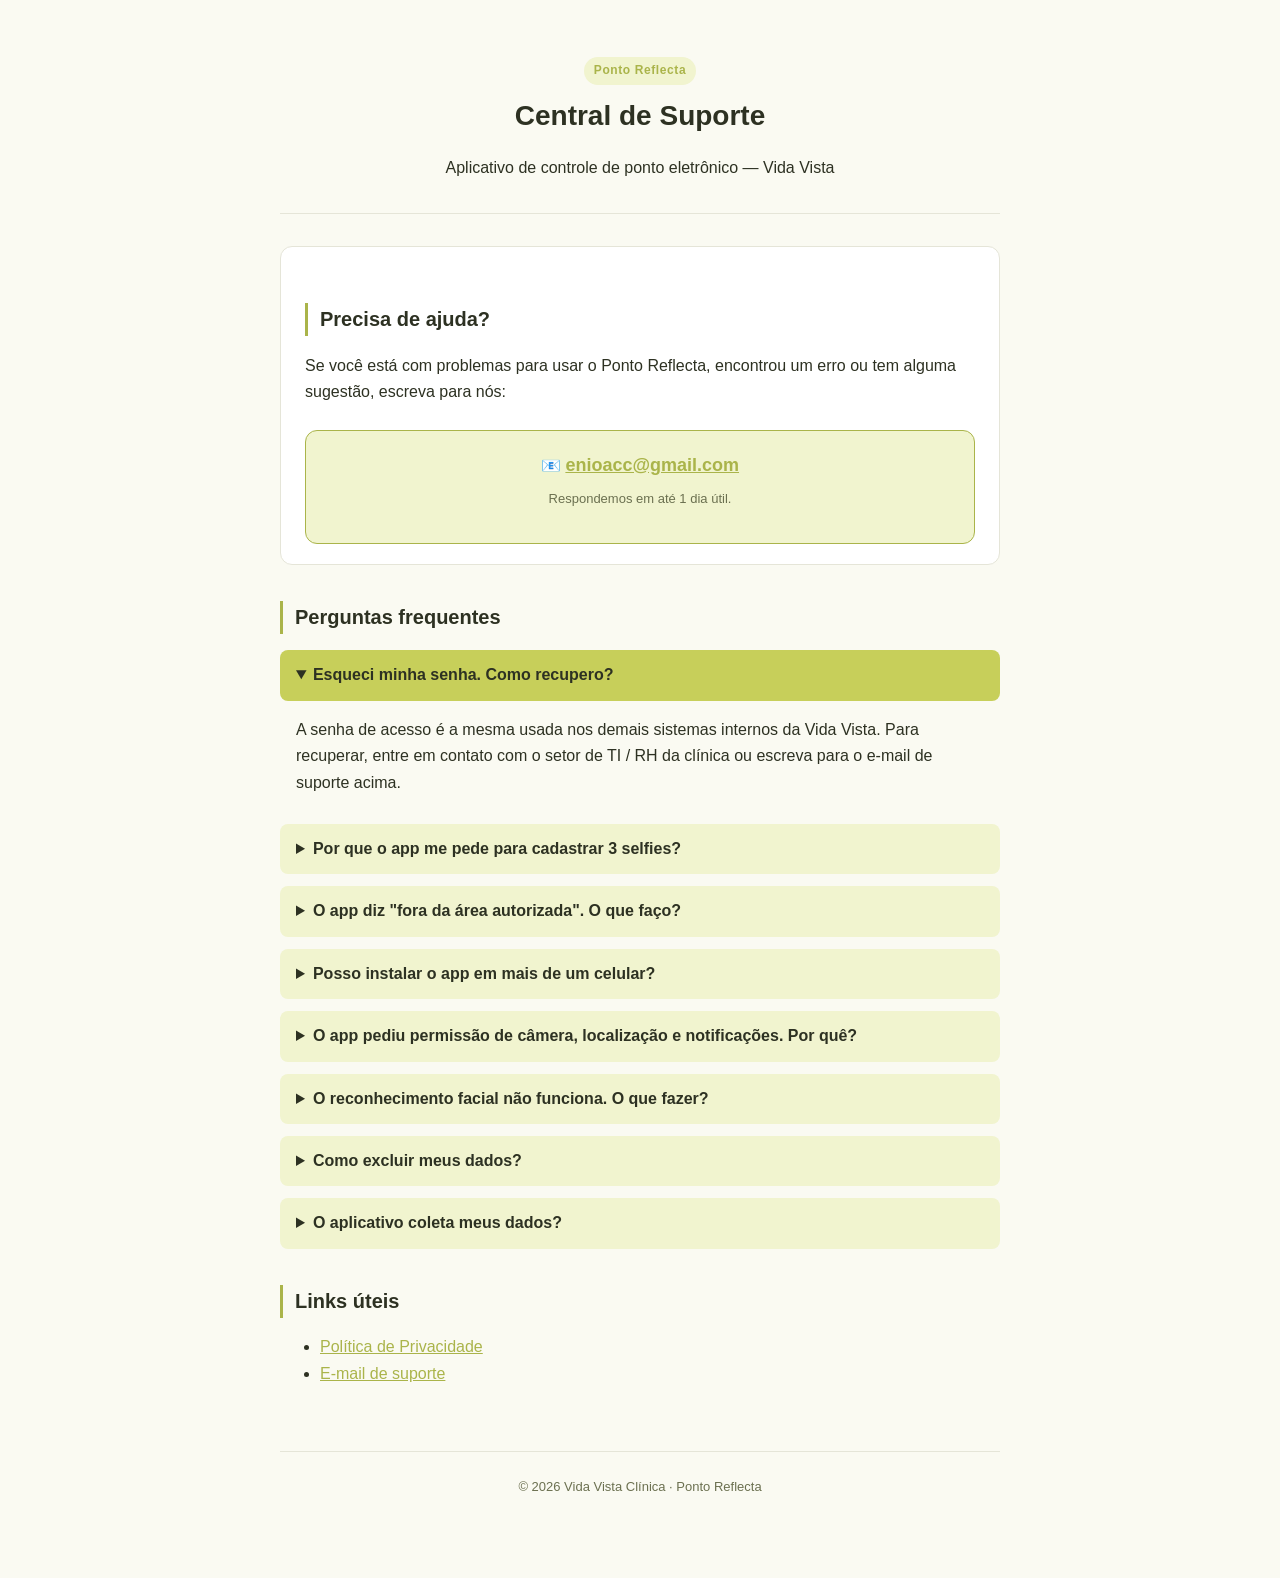
==== suporte.html @ 3e3ea466 "docs: politica de privacidade e suporte Ponto Reflecta" ====
<!doctype html>
<html lang="pt-BR">
<head>
<meta charset="utf-8" />
<meta name="viewport" content="width=device-width,initial-scale=1" />
<title>Ponto Reflecta — Suporte</title>
<style>
  :root {
    --brand: #C7CF5A; --brand-dark: #aab44a; --brand-soft: #f1f4cf;
    --ink: #2d3122; --ink-soft: #6b7050; --bg: #fafaf2; --card: #ffffff;
  }
  html, body { background: var(--bg); color: var(--ink); margin: 0; }
  body { font-family: -apple-system, BlinkMacSystemFont, "Segoe UI", Roboto, sans-serif; line-height: 1.65; padding: 24px 16px 80px; }
  main { max-width: 720px; margin: 0 auto; }
  header { text-align: center; padding: 32px 0 16px; border-bottom: 1px solid #e5e5d8; margin-bottom: 32px; }
  header h1 { margin: 8px 0 4px; font-size: 28px; }
  header .pill { display: inline-block; padding: 4px 10px; border-radius: 999px; background: var(--brand-soft); color: var(--brand-dark); font-size: 12px; font-weight: 700; letter-spacing: .05em; }
  h2 { color: var(--ink); margin-top: 36px; font-size: 20px; border-left: 3px solid var(--brand-dark); padding-left: 12px; }
  .section { background: var(--card); border: 1px solid #e5e5d8; border-radius: 12px; padding: 20px 24px; margin-top: 16px; }
  .faq { margin-top: 12px; }
  .faq summary { cursor: pointer; padding: 12px 16px; background: var(--brand-soft); border-radius: 8px; font-weight: 600; color: var(--ink); }
  .faq[open] summary { background: var(--brand); }
  .faq p { padding: 12px 16px; margin: 4px 0 16px; color: var(--ink); }
  a { color: var(--brand-dark); }
  footer { margin-top: 64px; padding-top: 24px; border-top: 1px solid #e5e5d8; color: var(--ink-soft); font-size: 13px; text-align: center; }
  .contact-box { background: var(--brand-soft); border: 1px solid var(--brand-dark); border-radius: 12px; padding: 20px 24px; margin-top: 24px; text-align: center; }
  .contact-box a { font-size: 18px; font-weight: 700; }
</style>
</head>
<body>
<main>

<header>
  <span class="pill">Ponto Reflecta</span>
  <h1>Central de Suporte</h1>
  <p>Aplicativo de controle de ponto eletrônico — Vida Vista</p>
</header>

<div class="section">
<h2>Precisa de ajuda?</h2>
<p>Se você está com problemas para usar o Ponto Reflecta, encontrou um erro ou tem alguma sugestão, escreva para nós:</p>

<div class="contact-box">
  📧 <a href="mailto:enioacc@gmail.com?subject=Suporte%20Ponto%20Reflecta">enioacc@gmail.com</a>
  <p style="margin-top:8px;color:var(--ink-soft);font-size:13px">Respondemos em até 1 dia útil.</p>
</div>
</div>

<h2>Perguntas frequentes</h2>

<details class="faq" open>
<summary>Esqueci minha senha. Como recupero?</summary>
<p>A senha de acesso é a mesma usada nos demais sistemas internos da Vida Vista. Para recuperar, entre em contato com o setor de TI / RH da clínica ou escreva para o e-mail de suporte acima.</p>
</details>

<details class="faq">
<summary>Por que o app me pede para cadastrar 3 selfies?</summary>
<p>O Ponto Reflecta usa reconhecimento facial para garantir que <strong>ninguém bata seu ponto por você</strong>. As 3 selfies (frente, perfil esquerdo, perfil direito) servem para o sistema aprender seu rosto sob ângulos diferentes, com mais precisão. Depois disso, cada batida pede só uma selfie rápida.</p>
</details>

<details class="faq">
<summary>O app diz "fora da área autorizada". O que faço?</summary>
<p>Significa que o GPS do seu aparelho indica que você está fora da área geográfica registrada para o seu local de trabalho. Verifique se o GPS está ativado, se você concedeu permissão de localização ao app e se está realmente dentro do raio do estabelecimento. Em caso de problemas, fale com o RH.</p>
</details>

<details class="faq">
<summary>Posso instalar o app em mais de um celular?</summary>
<p>Cada conta fica vinculada a um único dispositivo autorizado pelo administrador. Se você trocou de celular, peça ao administrador da Vida Vista para autorizar o novo aparelho.</p>
</details>

<details class="faq">
<summary>O app pediu permissão de câmera, localização e notificações. Por quê?</summary>
<p><strong>Câmera</strong>: para capturar a selfie de verificação no momento da batida.<br/>
<strong>Localização</strong>: para confirmar que você está dentro do seu local de trabalho (geofencing). Usada apenas no momento da batida — nunca em segundo plano.<br/>
<strong>Notificações</strong>: para lembretes de entrada/saída e avisos administrativos.</p>
</details>

<details class="faq">
<summary>O reconhecimento facial não funciona. O que fazer?</summary>
<p>Verifique se está em ambiente bem iluminado, sem óculos escuros ou máscara, com o rosto centralizado. Se persistir, peça ao administrador para refazer seu cadastro de selfies.</p>
</details>

<details class="faq">
<summary>Como excluir meus dados?</summary>
<p>Você pode revogar o consentimento para uso de dados biométricos e solicitar exclusão dos seus dados a qualquer momento, conforme a LGPD. Detalhes em nossa <a href="index.html">Política de Privacidade</a>. Para solicitar, escreva para <a href="mailto:enioacc@gmail.com?subject=LGPD%20%E2%80%94%20Ponto%20Reflecta">enioacc@gmail.com</a>.</p>
</details>

<details class="faq">
<summary>O aplicativo coleta meus dados?</summary>
<p>Sim — apenas o necessário para o controle de ponto: identificação, biometria facial, localização (no momento da batida) e dados técnicos do aparelho. Nunca compartilhamos com terceiros para fins comerciais. Veja detalhes na <a href="index.html">Política de Privacidade</a>.</p>
</details>

<h2>Links úteis</h2>
<ul>
  <li><a href="index.html">Política de Privacidade</a></li>
  <li><a href="mailto:enioacc@gmail.com">E-mail de suporte</a></li>
</ul>

<footer>
  © 2026 Vida Vista Clínica · Ponto Reflecta
</footer>

</main>
</body>
</html>
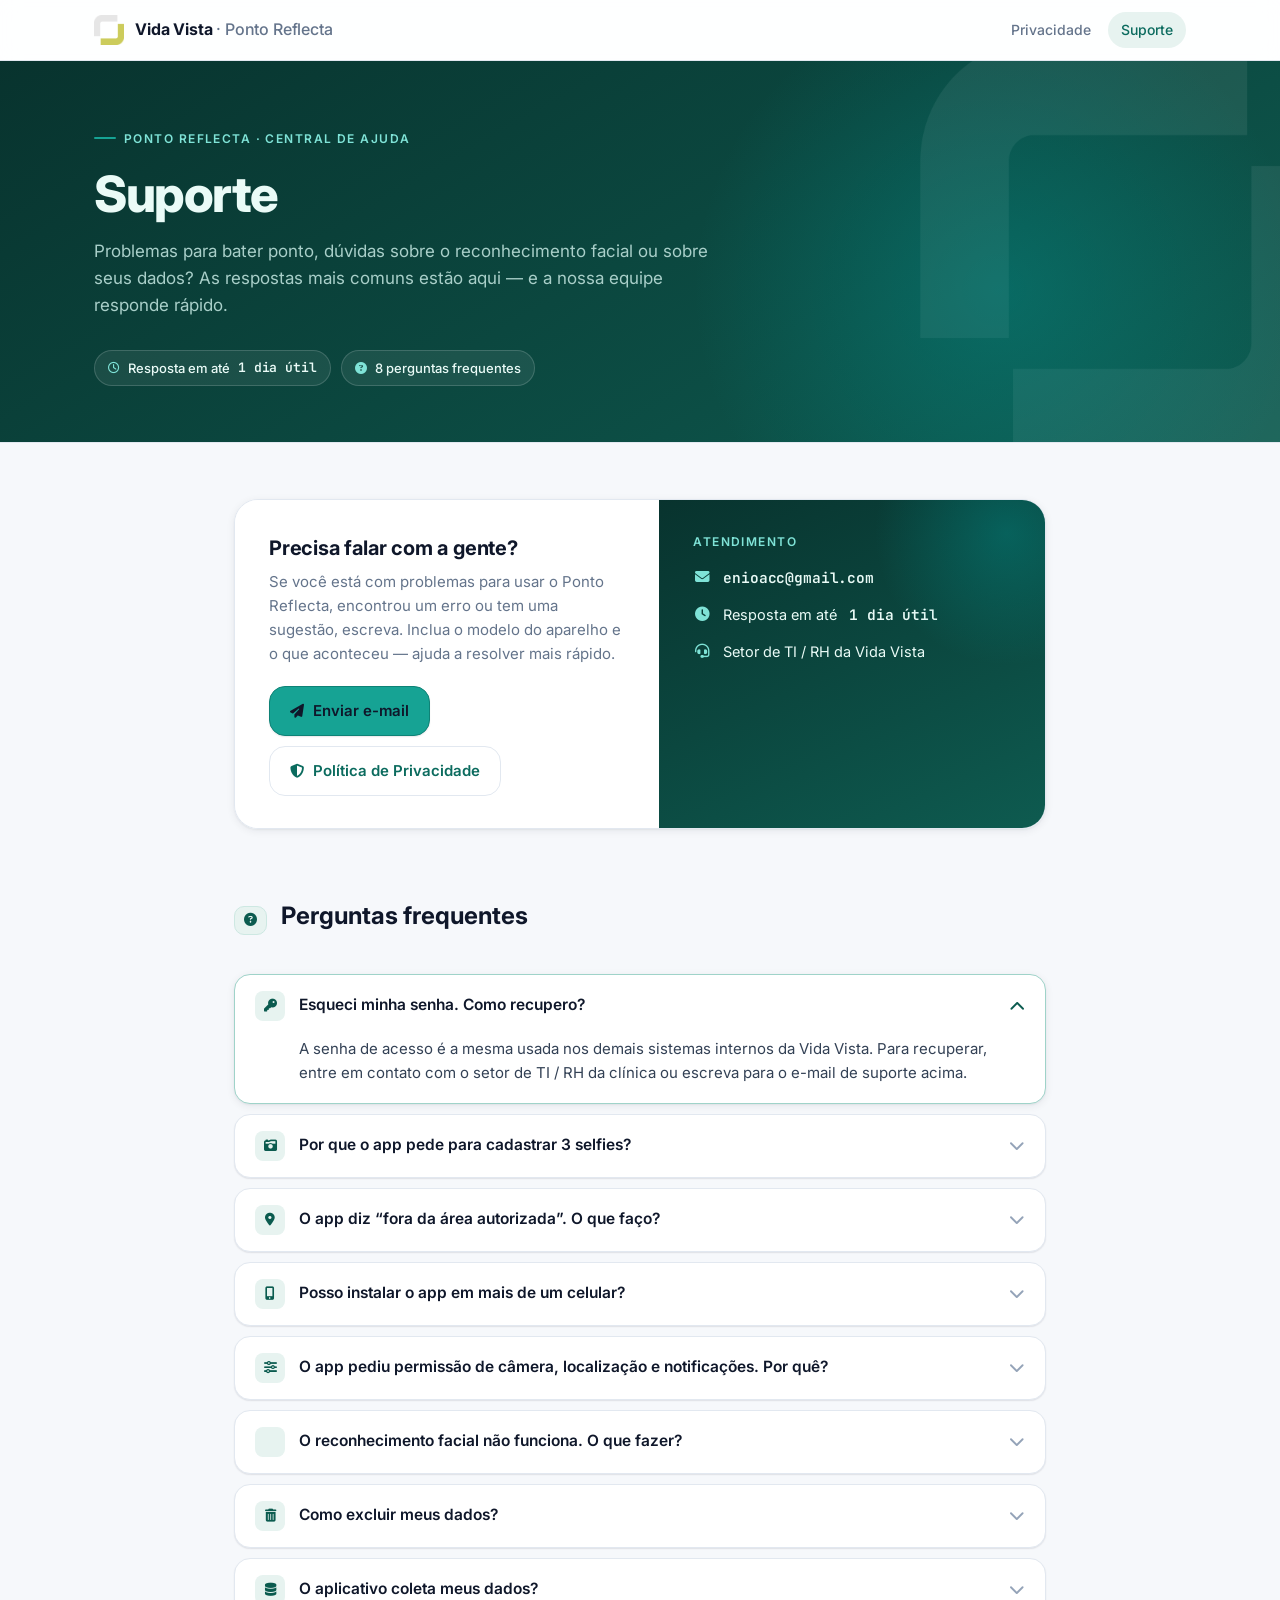
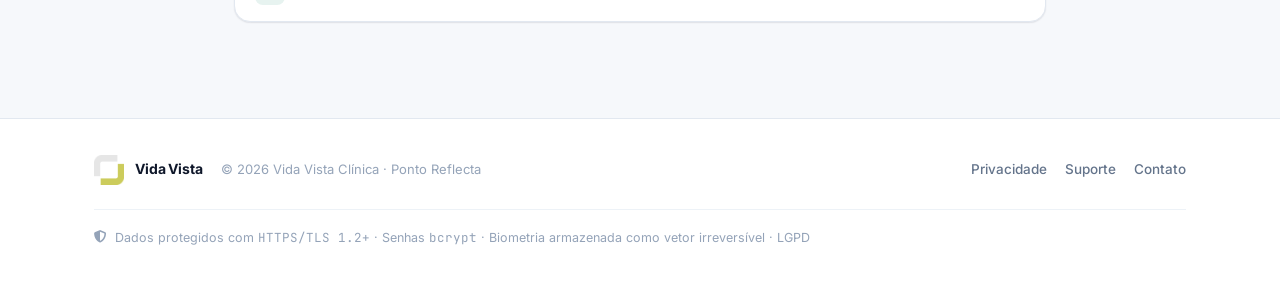
==== commit 5af45b25: "redesign: novas páginas de Privacidade e Suporte (identidade Vida Vista) - Layout docs SaaS: hero co" ====
--- a/suporte.html
+++ b/suporte.html
@@ -1,105 +1,188 @@
 <!doctype html>
-<html lang="pt-BR">
+<html lang="pt-BR" data-palette="teal">
 <head>
 <meta charset="utf-8" />
 <meta name="viewport" content="width=device-width,initial-scale=1" />
-<title>Ponto Reflecta — Suporte</title>
-<style>
-  :root {
-    --brand: #C7CF5A; --brand-dark: #aab44a; --brand-soft: #f1f4cf;
-    --ink: #2d3122; --ink-soft: #6b7050; --bg: #fafaf2; --card: #ffffff;
-  }
-  html, body { background: var(--bg); color: var(--ink); margin: 0; }
-  body { font-family: -apple-system, BlinkMacSystemFont, "Segoe UI", Roboto, sans-serif; line-height: 1.65; padding: 24px 16px 80px; }
-  main { max-width: 720px; margin: 0 auto; }
-  header { text-align: center; padding: 32px 0 16px; border-bottom: 1px solid #e5e5d8; margin-bottom: 32px; }
-  header h1 { margin: 8px 0 4px; font-size: 28px; }
-  header .pill { display: inline-block; padding: 4px 10px; border-radius: 999px; background: var(--brand-soft); color: var(--brand-dark); font-size: 12px; font-weight: 700; letter-spacing: .05em; }
-  h2 { color: var(--ink); margin-top: 36px; font-size: 20px; border-left: 3px solid var(--brand-dark); padding-left: 12px; }
-  .section { background: var(--card); border: 1px solid #e5e5d8; border-radius: 12px; padding: 20px 24px; margin-top: 16px; }
-  .faq { margin-top: 12px; }
-  .faq summary { cursor: pointer; padding: 12px 16px; background: var(--brand-soft); border-radius: 8px; font-weight: 600; color: var(--ink); }
-  .faq[open] summary { background: var(--brand); }
-  .faq p { padding: 12px 16px; margin: 4px 0 16px; color: var(--ink); }
-  a { color: var(--brand-dark); }
-  footer { margin-top: 64px; padding-top: 24px; border-top: 1px solid #e5e5d8; color: var(--ink-soft); font-size: 13px; text-align: center; }
-  .contact-box { background: var(--brand-soft); border: 1px solid var(--brand-dark); border-radius: 12px; padding: 20px 24px; margin-top: 24px; text-align: center; }
-  .contact-box a { font-size: 18px; font-weight: 700; }
-</style>
+<title>Vida Vista · Ponto Reflecta — Suporte</title>
+<meta name="description" content="Central de suporte do Ponto Reflecta, o aplicativo de controle de ponto da Vida Vista. Perguntas frequentes e contato." />
+<link href="https://cdnjs.cloudflare.com/ajax/libs/font-awesome/6.5.1/css/all.min.css" rel="stylesheet" />
+<link rel="stylesheet" href="css/vidavista.css" />
 </head>
-<body>
-<main>
+<body data-page="suporte">
 
-<header>
-  <span class="pill">Ponto Reflecta</span>
-  <h1>Central de Suporte</h1>
-  <p>Aplicativo de controle de ponto eletrônico — Vida Vista</p>
+<!-- ===================== HEADER ===================== -->
+<header class="site-header">
+  <div class="site-header__inner">
+    <a class="brand" href="index.html">
+      <img class="brand__mark" src="assets/vidavista-mark.png" alt="Vida Vista" />
+      <span class="brand__name">Vida Vista <span>· Ponto Reflecta</span></span>
+    </a>
+    <nav class="site-nav">
+      <a href="index.html">Privacidade</a>
+      <a href="suporte.html" aria-current="page">Suporte</a>
+    </nav>
+  </div>
 </header>
 
-<div class="section">
-<h2>Precisa de ajuda?</h2>
-<p>Se você está com problemas para usar o Ponto Reflecta, encontrou um erro ou tem alguma sugestão, escreva para nós:</p>
+<!-- ===================== HERO ===================== -->
+<section class="hero" data-screen-label="Hero — Suporte">
+  <img class="hero__mark" src="assets/vidavista-mark.png" alt="" aria-hidden="true" />
+  <div class="hero__inner">
+    <div class="hero__eyebrow">Ponto Reflecta · Central de ajuda</div>
+    <h1>Suporte</h1>
+    <p class="hero__lede">Problemas para bater ponto, dúvidas sobre o reconhecimento facial ou sobre seus dados? As respostas mais comuns estão aqui — e a nossa equipe responde rápido.</p>
+    <div class="hero__meta">
+      <span class="hchip"><i class="fa-regular fa-clock"></i> Resposta em até <span class="mono">1 dia útil</span></span>
+      <span class="hchip"><i class="fa-solid fa-circle-question"></i> 8 perguntas frequentes</span>
+    </div>
+  </div>
+</section>
 
-<div class="contact-box">
-  📧 <a href="mailto:enioacc@gmail.com?subject=Suporte%20Ponto%20Reflecta">enioacc@gmail.com</a>
-  <p style="margin-top:8px;color:var(--ink-soft);font-size:13px">Respondemos em até 1 dia útil.</p>
-</div>
-</div>
+<!-- ===================== CONTENT ===================== -->
+<main class="single">
 
-<h2>Perguntas frequentes</h2>
+  <!-- CONTACT first -->
+  <section data-screen-label="Contato">
+    <div class="contact">
+      <div class="contact__main">
+        <h3>Precisa falar com a gente?</h3>
+        <p>Se você está com problemas para usar o Ponto Reflecta, encontrou um erro ou tem uma sugestão, escreva. Inclua o modelo do aparelho e o que aconteceu — ajuda a resolver mais rápido.</p>
+        <div style="display:flex; gap:10px; flex-wrap:wrap;">
+          <a class="btn" href="mailto:enioacc@gmail.com?subject=Suporte%20Ponto%20Reflecta"><i class="fa-solid fa-paper-plane"></i> Enviar e-mail</a>
+          <a class="btn btn--ghost" href="index.html"><i class="fa-solid fa-shield-halved"></i> Política de Privacidade</a>
+        </div>
+      </div>
+      <div class="contact__aside">
+        <h4>Atendimento</h4>
+        <div class="sla">
+          <div class="sla__row"><i class="fa-solid fa-envelope"></i> <span class="mono">enioacc@gmail.com</span></div>
+          <div class="sla__row"><i class="fa-solid fa-clock"></i> Resposta em até <span class="mono">1 dia útil</span></div>
+          <div class="sla__row"><i class="fa-solid fa-headset"></i> Setor de TI / RH da Vida Vista</div>
+        </div>
+      </div>
+    </div>
+  </section>
 
-<details class="faq" open>
-<summary>Esqueci minha senha. Como recupero?</summary>
-<p>A senha de acesso é a mesma usada nos demais sistemas internos da Vida Vista. Para recuperar, entre em contato com o setor de TI / RH da clínica ou escreva para o e-mail de suporte acima.</p>
-</details>
+  <!-- FAQ -->
+  <section style="margin-top:48px;" data-screen-label="Perguntas frequentes">
+    <div class="sec-head"><span class="sec-num"><i class="fa-solid fa-circle-question"></i></span><h2>Perguntas frequentes</h2></div>
 
-<details class="faq">
-<summary>Por que o app me pede para cadastrar 3 selfies?</summary>
-<p>O Ponto Reflecta usa reconhecimento facial para garantir que <strong>ninguém bata seu ponto por você</strong>. As 3 selfies (frente, perfil esquerdo, perfil direito) servem para o sistema aprender seu rosto sob ângulos diferentes, com mais precisão. Depois disso, cada batida pede só uma selfie rápida.</p>
-</details>
+    <div class="faq-list">
 
-<details class="faq">
-<summary>O app diz "fora da área autorizada". O que faço?</summary>
-<p>Significa que o GPS do seu aparelho indica que você está fora da área geográfica registrada para o seu local de trabalho. Verifique se o GPS está ativado, se você concedeu permissão de localização ao app e se está realmente dentro do raio do estabelecimento. Em caso de problemas, fale com o RH.</p>
-</details>
+      <details class="faq" open>
+        <summary>
+          <span class="faq__icon"><i class="fa-solid fa-key"></i></span>
+          Esqueci minha senha. Como recupero?
+          <i class="fa-solid fa-chevron-down faq__chev"></i>
+        </summary>
+        <div class="faq__body">
+          <p>A senha de acesso é a mesma usada nos demais sistemas internos da Vida Vista. Para recuperar, entre em contato com o setor de TI / RH da clínica ou escreva para o e-mail de suporte acima.</p>
+        </div>
+      </details>
 
-<details class="faq">
-<summary>Posso instalar o app em mais de um celular?</summary>
-<p>Cada conta fica vinculada a um único dispositivo autorizado pelo administrador. Se você trocou de celular, peça ao administrador da Vida Vista para autorizar o novo aparelho.</p>
-</details>
+      <details class="faq">
+        <summary>
+          <span class="faq__icon"><i class="fa-solid fa-camera-retro"></i></span>
+          Por que o app pede para cadastrar 3 selfies?
+          <i class="fa-solid fa-chevron-down faq__chev"></i>
+        </summary>
+        <div class="faq__body">
+          <p>O Ponto Reflecta usa reconhecimento facial para garantir que <strong>ninguém bata seu ponto por você</strong>. As 3 selfies (frente, perfil esquerdo, perfil direito) ajudam o sistema a aprender seu rosto sob ângulos diferentes, com mais precisão. Depois disso, cada batida pede só uma selfie rápida.</p>
+        </div>
+      </details>
 
-<details class="faq">
-<summary>O app pediu permissão de câmera, localização e notificações. Por quê?</summary>
-<p><strong>Câmera</strong>: para capturar a selfie de verificação no momento da batida.<br/>
-<strong>Localização</strong>: para confirmar que você está dentro do seu local de trabalho (geofencing). Usada apenas no momento da batida — nunca em segundo plano.<br/>
-<strong>Notificações</strong>: para lembretes de entrada/saída e avisos administrativos.</p>
-</details>
+      <details class="faq">
+        <summary>
+          <span class="faq__icon"><i class="fa-solid fa-location-dot"></i></span>
+          O app diz “fora da área autorizada”. O que faço?
+          <i class="fa-solid fa-chevron-down faq__chev"></i>
+        </summary>
+        <div class="faq__body">
+          <p>Significa que o GPS do aparelho indica que você está fora da área registrada para o seu local de trabalho. Verifique se o GPS está ativado, se você concedeu permissão de localização ao app e se está realmente dentro do raio do estabelecimento. Persistindo, fale com o RH.</p>
+        </div>
+      </details>
 
-<details class="faq">
-<summary>O reconhecimento facial não funciona. O que fazer?</summary>
-<p>Verifique se está em ambiente bem iluminado, sem óculos escuros ou máscara, com o rosto centralizado. Se persistir, peça ao administrador para refazer seu cadastro de selfies.</p>
-</details>
+      <details class="faq">
+        <summary>
+          <span class="faq__icon"><i class="fa-solid fa-mobile-screen-button"></i></span>
+          Posso instalar o app em mais de um celular?
+          <i class="fa-solid fa-chevron-down faq__chev"></i>
+        </summary>
+        <div class="faq__body">
+          <p>Cada conta fica vinculada a um único dispositivo autorizado pelo administrador. Se você trocou de celular, peça ao administrador da Vida Vista para autorizar o novo aparelho.</p>
+        </div>
+      </details>
 
-<details class="faq">
-<summary>Como excluir meus dados?</summary>
-<p>Você pode revogar o consentimento para uso de dados biométricos e solicitar exclusão dos seus dados a qualquer momento, conforme a LGPD. Detalhes em nossa <a href="index.html">Política de Privacidade</a>. Para solicitar, escreva para <a href="mailto:enioacc@gmail.com?subject=LGPD%20%E2%80%94%20Ponto%20Reflecta">enioacc@gmail.com</a>.</p>
-</details>
+      <details class="faq">
+        <summary>
+          <span class="faq__icon"><i class="fa-solid fa-sliders"></i></span>
+          O app pediu permissão de câmera, localização e notificações. Por quê?
+          <i class="fa-solid fa-chevron-down faq__chev"></i>
+        </summary>
+        <div class="faq__body">
+          <p><strong>Câmera</strong> — para capturar a selfie de verificação no momento da batida.</p>
+          <p><strong>Localização</strong> — para confirmar que você está dentro do seu local de trabalho (geofencing). Usada apenas no momento da batida, nunca em segundo plano.</p>
+          <p><strong>Notificações</strong> — para lembretes de entrada/saída e avisos administrativos.</p>
+        </div>
+      </details>
 
-<details class="faq">
-<summary>O aplicativo coleta meus dados?</summary>
-<p>Sim — apenas o necessário para o controle de ponto: identificação, biometria facial, localização (no momento da batida) e dados técnicos do aparelho. Nunca compartilhamos com terceiros para fins comerciais. Veja detalhes na <a href="index.html">Política de Privacidade</a>.</p>
-</details>
+      <details class="faq">
+        <summary>
+          <span class="faq__icon"><i class="fa-solid fa-face-viewfinder"></i></span>
+          O reconhecimento facial não funciona. O que fazer?
+          <i class="fa-solid fa-chevron-down faq__chev"></i>
+        </summary>
+        <div class="faq__body">
+          <p>Verifique se está em ambiente bem iluminado, sem óculos escuros ou máscara, com o rosto centralizado. Se persistir, peça ao administrador para refazer seu cadastro de selfies.</p>
+        </div>
+      </details>
 
-<h2>Links úteis</h2>
-<ul>
-  <li><a href="index.html">Política de Privacidade</a></li>
-  <li><a href="mailto:enioacc@gmail.com">E-mail de suporte</a></li>
-</ul>
+      <details class="faq">
+        <summary>
+          <span class="faq__icon"><i class="fa-solid fa-trash-can"></i></span>
+          Como excluir meus dados?
+          <i class="fa-solid fa-chevron-down faq__chev"></i>
+        </summary>
+        <div class="faq__body">
+          <p>Você pode revogar o consentimento de uso de dados biométricos e solicitar exclusão dos seus dados a qualquer momento, conforme a LGPD. Detalhes na <a href="index.html">Política de Privacidade</a>. Para solicitar, escreva para <a href="mailto:enioacc@gmail.com?subject=LGPD%20%E2%80%94%20Ponto%20Reflecta">enioacc@gmail.com</a>.</p>
+        </div>
+      </details>
 
-<footer>
-  © 2026 Vida Vista Clínica · Ponto Reflecta
+      <details class="faq">
+        <summary>
+          <span class="faq__icon"><i class="fa-solid fa-database"></i></span>
+          O aplicativo coleta meus dados?
+          <i class="fa-solid fa-chevron-down faq__chev"></i>
+        </summary>
+        <div class="faq__body">
+          <p>Sim — apenas o necessário para o controle de ponto: identificação, biometria facial, localização (no momento da batida) e dados técnicos do aparelho. Nunca compartilhamos com terceiros para fins comerciais. Veja os detalhes na <a href="index.html">Política de Privacidade</a>.</p>
+        </div>
+      </details>
+
+    </div>
+  </section>
+
+</main>
+
+<!-- ===================== FOOTER ===================== -->
+<footer class="site-footer">
+  <div class="site-footer__inner">
+    <a class="brand" href="index.html">
+      <img class="brand__mark" src="assets/vidavista-mark.png" alt="" />
+      <span class="brand__name">Vida Vista</span>
+    </a>
+    <span class="site-footer__legal">© 2026 Vida Vista Clínica · Ponto Reflecta</span>
+    <nav class="site-footer__links">
+      <a href="index.html">Privacidade</a>
+      <a href="suporte.html">Suporte</a>
+      <a href="mailto:enioacc@gmail.com">Contato</a>
+    </nav>
+    <div class="compliance">
+      <i class="fa-solid fa-shield-halved"></i>
+      <span>Dados protegidos com <span class="mono">HTTPS/TLS 1.2+</span> · Senhas <span class="mono">bcrypt</span> · Biometria armazenada como vetor irreversível · LGPD</span>
+    </div>
+  </div>
 </footer>
 
-</main>
 </body>
 </html>
--- a/css/vidavista.css
+++ b/css/vidavista.css
@@ -0,0 +1,382 @@
+/* ============================================================
+   Vida Vista — Ponto Reflecta
+   Legal & Support surfaces · Modern clinical-tech
+   Built on HMS structural discipline, keyed to the lime brand.
+   ============================================================ */
+
+@import url("https://fonts.googleapis.com/css2?family=Inter:wght@400;500;600;700;800&family=JetBrains+Mono:wght@500;600;700&display=swap");
+
+/* ---------- PALETTE: LIME (brand default) ---------- */
+:root {
+  --font-sans: "Inter", "Segoe UI", system-ui, -apple-system, sans-serif;
+  --font-mono: "JetBrains Mono", ui-monospace, SFMono-Regular, Menlo, monospace;
+
+  /* accent — the brand lime */
+  --accent:      #C7CF5A;
+  --accent-600:  #AEB94B;
+  --accent-700:  #8A9636;
+  --accent-ink:  #5C6620;   /* accessible text/link on white */
+  --accent-050:  #F6F8E6;
+  --accent-100:  #ECEFC9;
+  --accent-200:  #DDE4A0;
+
+  /* warm-tinted neutral scale */
+  --ink:    #1B2016;
+  --ink-2:  #41463A;
+  --ink-3:  #6B7060;
+  --ink-4:  #9CA08F;
+  --line:        #E7E8DD;
+  --line-subtle: #F0F1E9;
+  --bg:      #FBFBF5;
+  --surface: #FFFFFF;
+  --surface-2: #F8F8F1;
+
+  /* hero band */
+  --hero-1: #1C2114;
+  --hero-2: #2A3119;
+  --hero-glow: rgba(199, 207, 90, .30);
+  --hero-eyebrow: #D2DA7A;
+  --hero-text: #F4F5EC;
+  --hero-text-2: #B9BDA6;
+  --hero-line: rgba(255,255,255,.12);
+  --hero-chip-bg: rgba(255,255,255,.07);
+  --hero-chip-line: rgba(255,255,255,.16);
+
+  /* semantic */
+  --danger: #C0271C; --danger-050: #FDECEA;
+  --info:   #0369A1; --info-050:   #E0F2FE;
+  --ok:     #3F7D2E; --ok-050:     #EEF6E8;
+
+  /* shadows — warm-slate tinted */
+  --shadow-sm: 0 1px 2px rgba(27,32,22,.05), 0 1px 1px rgba(27,32,22,.04);
+  --shadow-md: 0 2px 8px rgba(27,32,22,.07), 0 1px 2px rgba(27,32,22,.05);
+  --shadow-lg: 0 12px 30px rgba(27,32,22,.10), 0 4px 8px rgba(27,32,22,.05);
+  --ring: 0 0 0 3px rgba(199,207,90,.28);
+
+  --r-sm: 10px; --r-md: 16px; --r-lg: 24px; --r-pill: 999px;
+  --maxw: 1140px;
+}
+
+/* ---------- PALETTE: TEAL (clinical) ---------- */
+:root[data-palette="teal"] {
+  --accent: #16A394; --accent-600: #0E8276; --accent-700: #0B5B4F;
+  --accent-ink: #0B6B5E; --accent-050: #E7F3F0; --accent-100: #CDE8E2; --accent-200: #9FD3C9;
+  --ink: #0F172A; --ink-2: #334155; --ink-3: #64748B; --ink-4: #94A3B8;
+  --line: #E2E8F0; --line-subtle: #EDF2F7; --bg: #F6F8FB; --surface: #FFFFFF; --surface-2: #FAFBFD;
+  --hero-1: #08332E; --hero-2: #0E5B50; --hero-glow: rgba(0,163,161,.32);
+  --hero-eyebrow: #7FE3D7; --hero-text: #EAFBF7; --hero-text-2: #A9CFC9;
+  --shadow-sm: 0 1px 2px rgba(15,23,42,.06), 0 1px 1px rgba(15,23,42,.04);
+  --shadow-md: 0 2px 8px rgba(15,23,42,.07), 0 1px 2px rgba(15,23,42,.05);
+  --shadow-lg: 0 12px 30px rgba(15,23,42,.10), 0 4px 8px rgba(15,23,42,.05);
+  --ring: 0 0 0 3px rgba(22,163,148,.26);
+}
+
+/* ---------- PALETTE: INDIGO (modern) ---------- */
+:root[data-palette="indigo"] {
+  --accent: #6366F1; --accent-600: #4F46E5; --accent-700: #4338CA;
+  --accent-ink: #4338CA; --accent-050: #EEF0FE; --accent-100: #E0E3FD; --accent-200: #C4C9FB;
+  --ink: #0F172A; --ink-2: #334155; --ink-3: #64748B; --ink-4: #94A3B8;
+  --line: #E5E7EF; --line-subtle: #EFF1F7; --bg: #F7F8FC; --surface: #FFFFFF; --surface-2: #FAFBFE;
+  --hero-1: #181A3A; --hero-2: #2C2E66; --hero-glow: rgba(99,102,241,.36);
+  --hero-eyebrow: #B6BAFB; --hero-text: #F1F2FE; --hero-text-2: #B0B4D8;
+  --shadow-sm: 0 1px 2px rgba(15,23,42,.06), 0 1px 1px rgba(15,23,42,.04);
+  --shadow-md: 0 2px 8px rgba(15,23,42,.07), 0 1px 2px rgba(15,23,42,.05);
+  --shadow-lg: 0 12px 30px rgba(15,23,42,.10), 0 4px 8px rgba(15,23,42,.05);
+  --ring: 0 0 0 3px rgba(99,102,241,.26);
+}
+
+/* ============================================================ BASE */
+* { box-sizing: border-box; }
+html { scroll-behavior: smooth; scroll-padding-top: 88px; }
+body {
+  margin: 0;
+  font-family: var(--font-sans);
+  color: var(--ink);
+  background: var(--bg);
+  font-size: 16px;
+  line-height: 1.6;
+  -webkit-font-smoothing: antialiased;
+  text-rendering: optimizeLegibility;
+}
+a { color: var(--accent-ink); text-decoration: none; }
+a:hover { text-decoration: underline; text-underline-offset: 2px; }
+::selection { background: var(--accent-200); color: var(--ink); }
+
+/* ============================================================ HEADER */
+.site-header {
+  position: sticky; top: 0; z-index: 50;
+  background: color-mix(in srgb, var(--surface) 88%, transparent);
+  backdrop-filter: saturate(140%) blur(10px);
+  border-bottom: 1px solid var(--line);
+}
+.site-header__inner {
+  max-width: var(--maxw); margin: 0 auto;
+  padding: 12px 24px;
+  display: flex; align-items: center; gap: 16px;
+}
+.brand { display: flex; align-items: center; gap: 11px; }
+.brand__mark { width: 30px; height: 30px; display: block; }
+.brand__name { font-weight: 700; font-size: 16px; letter-spacing: -.01em; color: var(--ink); }
+.brand__name span { color: var(--ink-3); font-weight: 500; }
+.site-nav { margin-left: auto; display: flex; align-items: center; gap: 4px; }
+.site-nav a {
+  font-size: 14px; font-weight: 500; color: var(--ink-3);
+  padding: 7px 13px; border-radius: var(--r-pill);
+  transition: color .14s ease, background .14s ease;
+}
+.site-nav a:hover { color: var(--ink); background: var(--surface-2); text-decoration: none; }
+.site-nav a[aria-current="page"] { color: var(--accent-ink); background: var(--accent-050); }
+
+/* ============================================================ HERO */
+.hero {
+  position: relative; overflow: hidden;
+  background: linear-gradient(150deg, var(--hero-1), var(--hero-2));
+  color: var(--hero-text);
+  border-bottom: 1px solid var(--line);
+}
+.hero::after {
+  content: ""; position: absolute; right: -8%; bottom: -40%;
+  width: 60%; height: 160%;
+  background: radial-gradient(circle at center, var(--hero-glow), transparent 62%);
+  pointer-events: none;
+}
+.hero__mark {
+  position: absolute; right: -60px; top: 50%; transform: translateY(-50%);
+  width: 420px; height: 420px; opacity: .07; pointer-events: none;
+  filter: grayscale(1) brightness(3);
+}
+.hero__inner {
+  position: relative; z-index: 1;
+  max-width: var(--maxw); margin: 0 auto;
+  padding: 60px 24px 56px;
+}
+.hero__eyebrow {
+  display: inline-flex; align-items: center; gap: 8px;
+  font-size: 12px; font-weight: 600; letter-spacing: .12em; text-transform: uppercase;
+  color: var(--hero-eyebrow); margin-bottom: 20px;
+}
+.hero__eyebrow::before {
+  content: ""; width: 22px; height: 2px; background: var(--accent); border-radius: 2px;
+}
+.hero h1 {
+  margin: 0; font-size: clamp(32px, 5vw, 50px); font-weight: 800;
+  letter-spacing: -.03em; line-height: 1.04; max-width: 16ch;
+}
+.hero__lede {
+  margin: 18px 0 0; max-width: 56ch;
+  font-size: 17px; line-height: 1.6; color: var(--hero-text-2);
+}
+.hero__meta {
+  margin-top: 30px; display: flex; flex-wrap: wrap; gap: 10px;
+}
+.hchip {
+  display: inline-flex; align-items: center; gap: 8px;
+  padding: 7px 13px; border-radius: var(--r-pill);
+  background: var(--hero-chip-bg); border: 1px solid var(--hero-chip-line);
+  font-size: 13px; color: var(--hero-text); font-weight: 500;
+}
+.hchip i { color: var(--hero-eyebrow); font-size: 12px; }
+.hchip .mono, .sla__row .mono { font-family: var(--font-mono); font-variant-numeric: tabular-nums; font-weight: 600; letter-spacing: -.01em; white-space: nowrap; }
+
+/* ============================================================ LAYOUT */
+.wrap { max-width: var(--maxw); margin: 0 auto; padding: 0 24px; }
+.docs {
+  display: grid; grid-template-columns: 248px minmax(0, 1fr);
+  gap: 56px; align-items: start;
+  padding: 56px 24px 96px; max-width: var(--maxw); margin: 0 auto;
+}
+.single { padding: 48px 24px 96px; max-width: 860px; margin: 0 auto; }
+
+/* TOC */
+.toc { position: sticky; top: 88px; }
+.toc__title {
+  font-size: 11px; font-weight: 700; letter-spacing: .1em; text-transform: uppercase;
+  color: var(--ink-4); margin: 0 0 12px; padding-left: 14px;
+}
+.toc ol { list-style: none; margin: 0; padding: 0; counter-reset: toc; }
+.toc li { counter-increment: toc; }
+.toc a {
+  display: flex; gap: 10px; align-items: baseline;
+  padding: 7px 14px; border-left: 2px solid var(--line);
+  font-size: 13.5px; color: var(--ink-3); font-weight: 500;
+  transition: color .14s ease, border-color .14s ease;
+}
+.toc a::before {
+  content: counter(toc, decimal-leading-zero);
+  font-family: var(--font-mono); font-size: 11px; color: var(--ink-4);
+}
+.toc a:hover { color: var(--ink); text-decoration: none; }
+.toc a.is-active { color: var(--accent-ink); border-left-color: var(--accent); font-weight: 600; }
+.toc a.is-active::before { color: var(--accent-700); }
+
+/* ============================================================ CONTENT */
+.content { min-width: 0; }
+.content > section { scroll-margin-top: 88px; }
+.content > section + section { margin-top: 44px; }
+
+.sec-head { display: flex; align-items: baseline; gap: 14px; margin-bottom: 18px; }
+.sec-num {
+  font-family: var(--font-mono); font-size: 13px; font-weight: 700;
+  color: var(--accent-700); background: var(--accent-050);
+  border: 1px solid var(--accent-100);
+  padding: 3px 9px; border-radius: var(--r-sm); letter-spacing: .02em;
+}
+.content h2 {
+  margin: 0; font-size: 24px; font-weight: 700; letter-spacing: -.02em; color: var(--ink);
+}
+.content h3 {
+  margin: 26px 0 8px; font-size: 17px; font-weight: 700; letter-spacing: -.01em; color: var(--ink);
+}
+.content p { margin: 12px 0; color: var(--ink-2); }
+.content ul { margin: 12px 0; padding: 0; list-style: none; }
+.content ul li {
+  position: relative; padding-left: 26px; margin: 9px 0; color: var(--ink-2);
+}
+.content ul li::before {
+  content: ""; position: absolute; left: 6px; top: 11px;
+  width: 6px; height: 6px; border-radius: 2px; background: var(--accent); transform: rotate(45deg);
+}
+.content ul ul { margin: 8px 0; }
+.content ul ul li::before { background: var(--ink-4); width: 5px; height: 5px; }
+.content strong { color: var(--ink); font-weight: 600; }
+.content em { color: var(--ink-2); }
+
+/* card wrapper for a section's body */
+.card {
+  background: var(--surface); border: 1px solid var(--line);
+  border-radius: var(--r-lg); padding: 24px 28px; box-shadow: var(--shadow-sm);
+}
+.card--intro {
+  border-color: var(--accent-200);
+  background: linear-gradient(180deg, var(--accent-050), var(--surface) 60%);
+}
+
+/* inline mono code / legal refs */
+code, kbd {
+  font-family: var(--font-mono); font-size: .86em; font-weight: 600;
+  background: var(--surface-2); border: 1px solid var(--line-subtle);
+  padding: 1px 6px; border-radius: var(--r-sm); color: var(--accent-700);
+}
+
+/* callout */
+.callout {
+  display: flex; gap: 14px; padding: 16px 18px; border-radius: var(--r-md);
+  background: var(--surface-2); border: 1px solid var(--line);
+  border-left: 3px solid var(--accent); margin: 18px 0;
+}
+.callout i { color: var(--accent-700); font-size: 16px; margin-top: 2px; }
+.callout p { margin: 0; font-size: 14.5px; color: var(--ink-2); }
+.callout--danger { border-left-color: var(--danger); }
+.callout--danger i { color: var(--danger); }
+
+/* definition rows (data table feel) */
+.kv {
+  border: 1px solid var(--line); border-radius: var(--r-md); overflow: hidden; margin: 16px 0;
+}
+.kv__row { display: grid; grid-template-columns: 190px 1fr; gap: 0; }
+.kv__row + .kv__row { border-top: 1px solid var(--line); }
+.kv__k {
+  background: var(--surface-2); padding: 12px 16px; font-size: 13px; font-weight: 600;
+  color: var(--ink-3); border-right: 1px solid var(--line);
+  display: flex; align-items: center; gap: 8px;
+}
+.kv__k i { color: var(--accent-700); }
+.kv__v { padding: 12px 16px; font-size: 14px; color: var(--ink-2); }
+.kv__v .mono { font-family: var(--font-mono); font-variant-numeric: tabular-nums; }
+
+/* ============================================================ FAQ */
+.faq-list { display: flex; flex-direction: column; gap: 10px; margin-top: 8px; }
+.faq {
+  background: var(--surface); border: 1px solid var(--line);
+  border-radius: var(--r-md); box-shadow: var(--shadow-sm);
+  transition: border-color .14s ease, box-shadow .14s ease;
+}
+.faq[open] { border-color: var(--accent-200); box-shadow: var(--shadow-md); }
+.faq summary {
+  list-style: none; cursor: pointer; padding: 16px 20px;
+  display: flex; align-items: center; gap: 14px;
+  font-weight: 600; font-size: 15.5px; color: var(--ink);
+}
+.faq summary::-webkit-details-marker { display: none; }
+.faq__icon {
+  flex: none; width: 30px; height: 30px; border-radius: 8px;
+  background: var(--accent-050); color: var(--accent-700);
+  display: grid; place-items: center; font-size: 13px;
+}
+.faq__chev { margin-left: auto; color: var(--ink-4); transition: transform .2s ease; }
+.faq[open] .faq__chev { transform: rotate(180deg); color: var(--accent-700); }
+.faq__body { padding: 0 20px 18px 64px; }
+.faq__body p { margin: 0; color: var(--ink-2); font-size: 15px; line-height: 1.6; }
+.faq__body p + p { margin-top: 10px; }
+
+/* ============================================================ CONTACT */
+.contact {
+  display: grid; grid-template-columns: 1.1fr 1fr; gap: 0;
+  border: 1px solid var(--line); border-radius: var(--r-lg); overflow: hidden;
+  box-shadow: var(--shadow-md); margin-top: 8px;
+}
+.contact__main { padding: 32px 34px; background: var(--surface); }
+.contact__aside {
+  padding: 32px 34px; color: var(--hero-text);
+  background: linear-gradient(155deg, var(--hero-1), var(--hero-2));
+  position: relative; overflow: hidden;
+}
+.contact__aside::after {
+  content: ""; position: absolute; right: -30%; top: -30%; width: 80%; height: 80%;
+  background: radial-gradient(circle, var(--hero-glow), transparent 65%);
+}
+.contact__main h3 { margin: 0 0 6px; font-size: 20px; letter-spacing: -.01em; }
+.contact__main p { margin: 0 0 20px; color: var(--ink-3); font-size: 15px; }
+.btn {
+  display: inline-flex; align-items: center; gap: 9px;
+  padding: 12px 20px; border-radius: var(--r-md); font-weight: 600; font-size: 15px;
+  background: var(--accent); color: var(--ink); border: 1px solid var(--accent-600);
+  box-shadow: var(--shadow-sm); transition: transform .12s ease, box-shadow .12s ease, background .12s ease;
+}
+.btn:hover { background: var(--accent-600); text-decoration: none; transform: translateY(-1px); box-shadow: var(--shadow-md); }
+.btn i { font-size: 14px; }
+.btn--ghost {
+  background: transparent; color: var(--accent-ink); border-color: var(--line);
+  box-shadow: none;
+}
+.btn--ghost:hover { background: var(--accent-050); border-color: var(--accent-200); }
+.contact__aside h4 {
+  margin: 0 0 14px; font-size: 12px; letter-spacing: .12em; text-transform: uppercase;
+  color: var(--hero-eyebrow); font-weight: 600; position: relative;
+}
+.sla { position: relative; display: flex; flex-direction: column; gap: 14px; }
+.sla__row { display: flex; align-items: center; gap: 12px; font-size: 14.5px; color: var(--hero-text); }
+.sla__row i { color: var(--hero-eyebrow); width: 18px; text-align: center; }
+.sla__row .mono { font-family: var(--font-mono); font-weight: 600; }
+
+/* ============================================================ FOOTER */
+.site-footer {
+  border-top: 1px solid var(--line); background: var(--surface);
+}
+.site-footer__inner {
+  max-width: var(--maxw); margin: 0 auto; padding: 36px 24px;
+  display: flex; flex-wrap: wrap; align-items: center; gap: 18px;
+}
+.site-footer .brand__name { font-size: 14px; }
+.site-footer__legal { font-size: 13px; color: var(--ink-4); }
+.site-footer__links { margin-left: auto; display: flex; gap: 18px; }
+.site-footer__links a { font-size: 13.5px; color: var(--ink-3); font-weight: 500; }
+.compliance {
+  width: 100%; margin-top: 6px; padding-top: 18px; border-top: 1px solid var(--line-subtle);
+  font-size: 12.5px; color: var(--ink-4); display: flex; align-items: center; gap: 8px; flex-wrap: wrap;
+}
+.compliance .mono { font-family: var(--font-mono); }
+
+/* ============================================================ RESPONSIVE */
+@media (max-width: 900px) {
+  .docs { grid-template-columns: 1fr; gap: 0; }
+  .toc { display: none; }
+  .contact { grid-template-columns: 1fr; }
+  .kv__row { grid-template-columns: 1fr; }
+  .kv__k { border-right: none; border-bottom: 1px solid var(--line); }
+}
+@media (max-width: 560px) {
+  .site-nav a { padding: 7px 10px; }
+  .hero__inner { padding: 44px 20px 40px; }
+  .brand__name span { display: none; }
+}
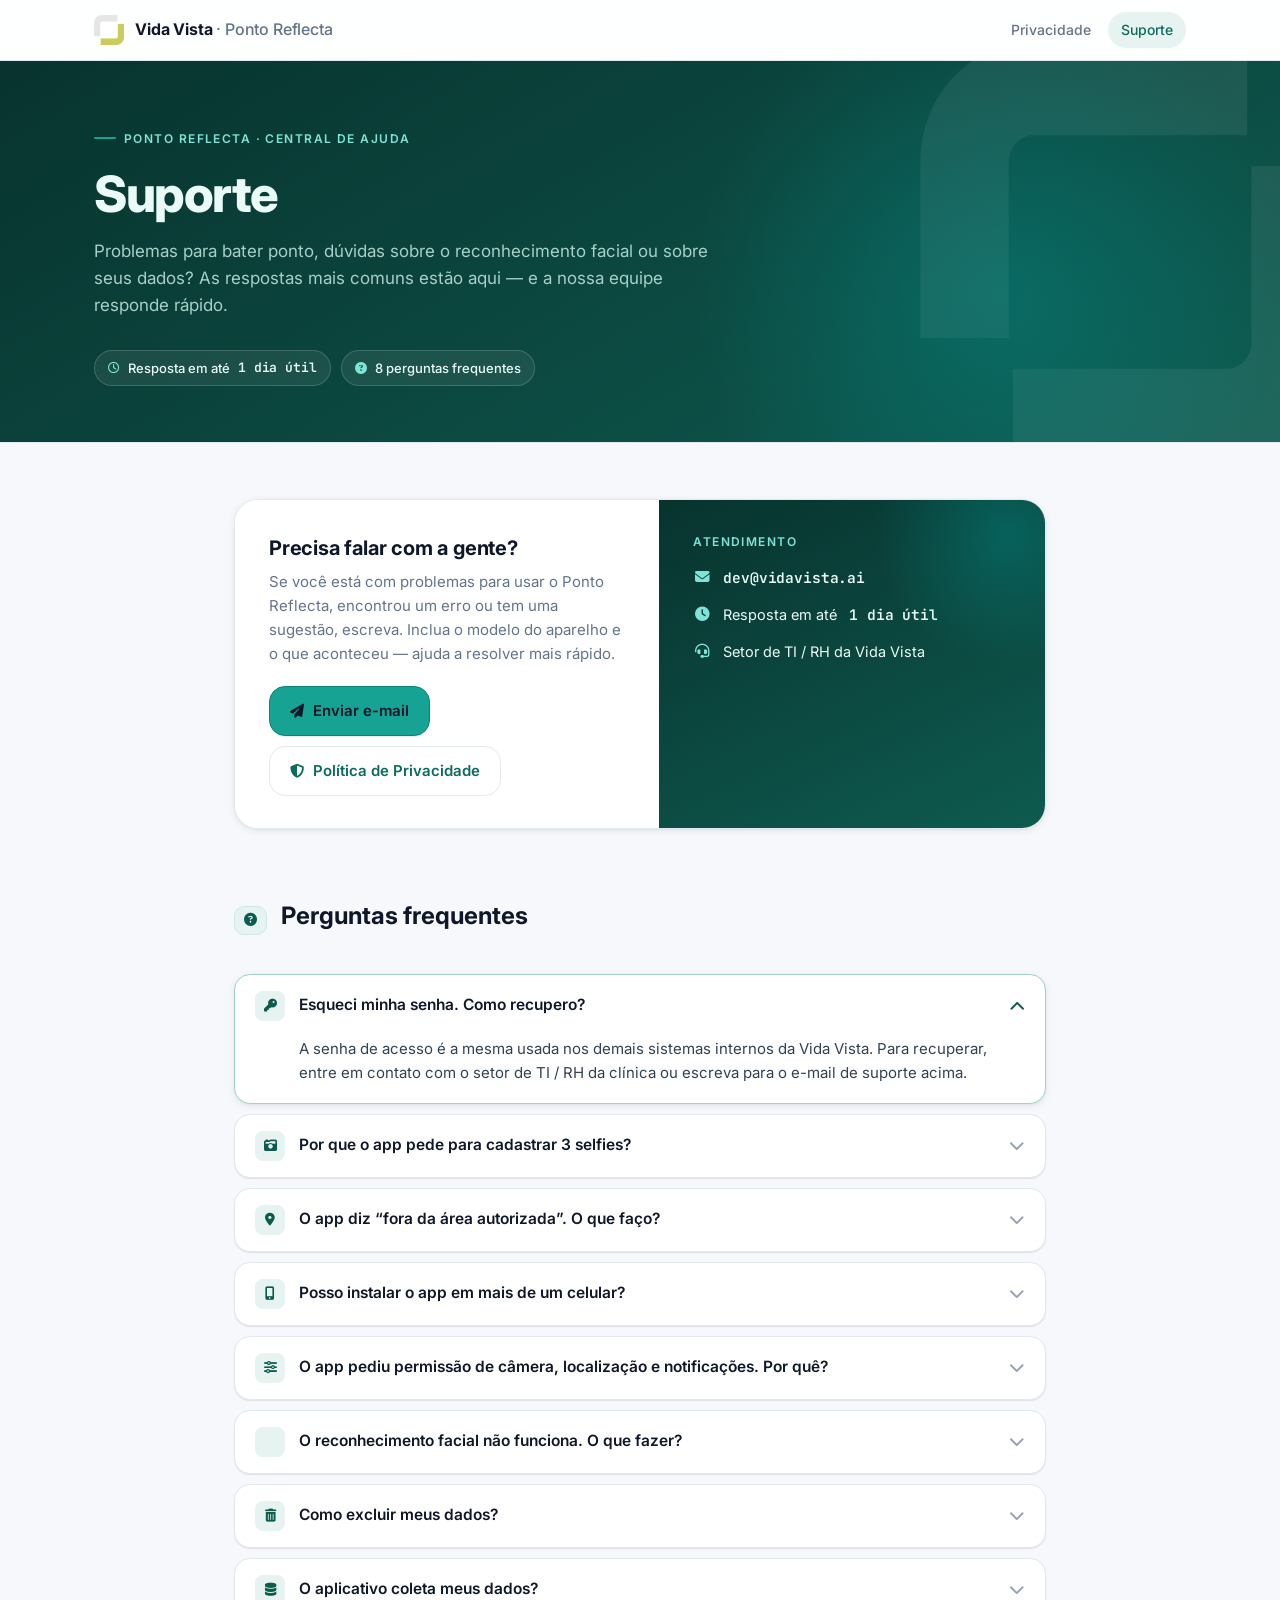
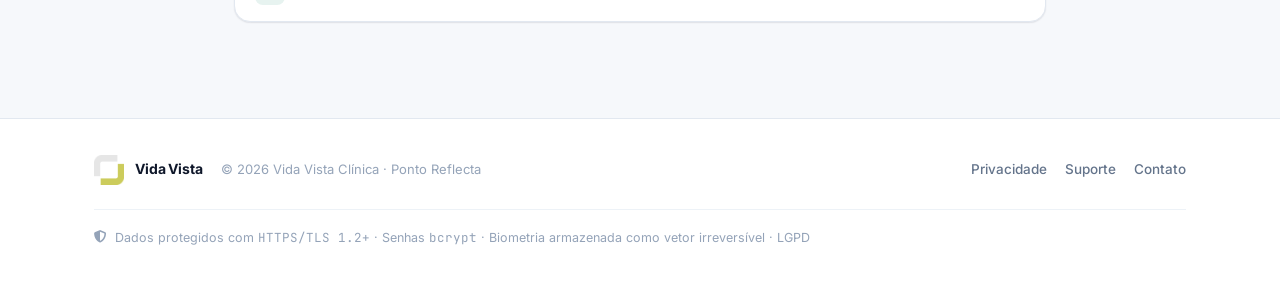
==== commit 17cf9484: "content: e-mail de contato atualizado para dev@vidavista.ai Co-Authored-By: Claude Opus 4.8 (1M cont" ====
--- a/suporte.html
+++ b/suporte.html
@@ -48,14 +48,14 @@
         <h3>Precisa falar com a gente?</h3>
         <p>Se você está com problemas para usar o Ponto Reflecta, encontrou um erro ou tem uma sugestão, escreva. Inclua o modelo do aparelho e o que aconteceu — ajuda a resolver mais rápido.</p>
         <div style="display:flex; gap:10px; flex-wrap:wrap;">
-          <a class="btn" href="mailto:enioacc@gmail.com?subject=Suporte%20Ponto%20Reflecta"><i class="fa-solid fa-paper-plane"></i> Enviar e-mail</a>
+          <a class="btn" href="mailto:dev@vidavista.ai?subject=Suporte%20Ponto%20Reflecta"><i class="fa-solid fa-paper-plane"></i> Enviar e-mail</a>
           <a class="btn btn--ghost" href="index.html"><i class="fa-solid fa-shield-halved"></i> Política de Privacidade</a>
         </div>
       </div>
       <div class="contact__aside">
         <h4>Atendimento</h4>
         <div class="sla">
-          <div class="sla__row"><i class="fa-solid fa-envelope"></i> <span class="mono">enioacc@gmail.com</span></div>
+          <div class="sla__row"><i class="fa-solid fa-envelope"></i> <span class="mono">dev@vidavista.ai</span></div>
           <div class="sla__row"><i class="fa-solid fa-clock"></i> Resposta em até <span class="mono">1 dia útil</span></div>
           <div class="sla__row"><i class="fa-solid fa-headset"></i> Setor de TI / RH da Vida Vista</div>
         </div>
@@ -144,7 +144,7 @@
           <i class="fa-solid fa-chevron-down faq__chev"></i>
         </summary>
         <div class="faq__body">
-          <p>Você pode revogar o consentimento de uso de dados biométricos e solicitar exclusão dos seus dados a qualquer momento, conforme a LGPD. Detalhes na <a href="index.html">Política de Privacidade</a>. Para solicitar, escreva para <a href="mailto:enioacc@gmail.com?subject=LGPD%20%E2%80%94%20Ponto%20Reflecta">enioacc@gmail.com</a>.</p>
+          <p>Você pode revogar o consentimento de uso de dados biométricos e solicitar exclusão dos seus dados a qualquer momento, conforme a LGPD. Detalhes na <a href="index.html">Política de Privacidade</a>. Para solicitar, escreva para <a href="mailto:dev@vidavista.ai?subject=LGPD%20%E2%80%94%20Ponto%20Reflecta">dev@vidavista.ai</a>.</p>
         </div>
       </details>
 
@@ -175,7 +175,7 @@
     <nav class="site-footer__links">
       <a href="index.html">Privacidade</a>
       <a href="suporte.html">Suporte</a>
-      <a href="mailto:enioacc@gmail.com">Contato</a>
+      <a href="mailto:dev@vidavista.ai">Contato</a>
     </nav>
     <div class="compliance">
       <i class="fa-solid fa-shield-halved"></i>
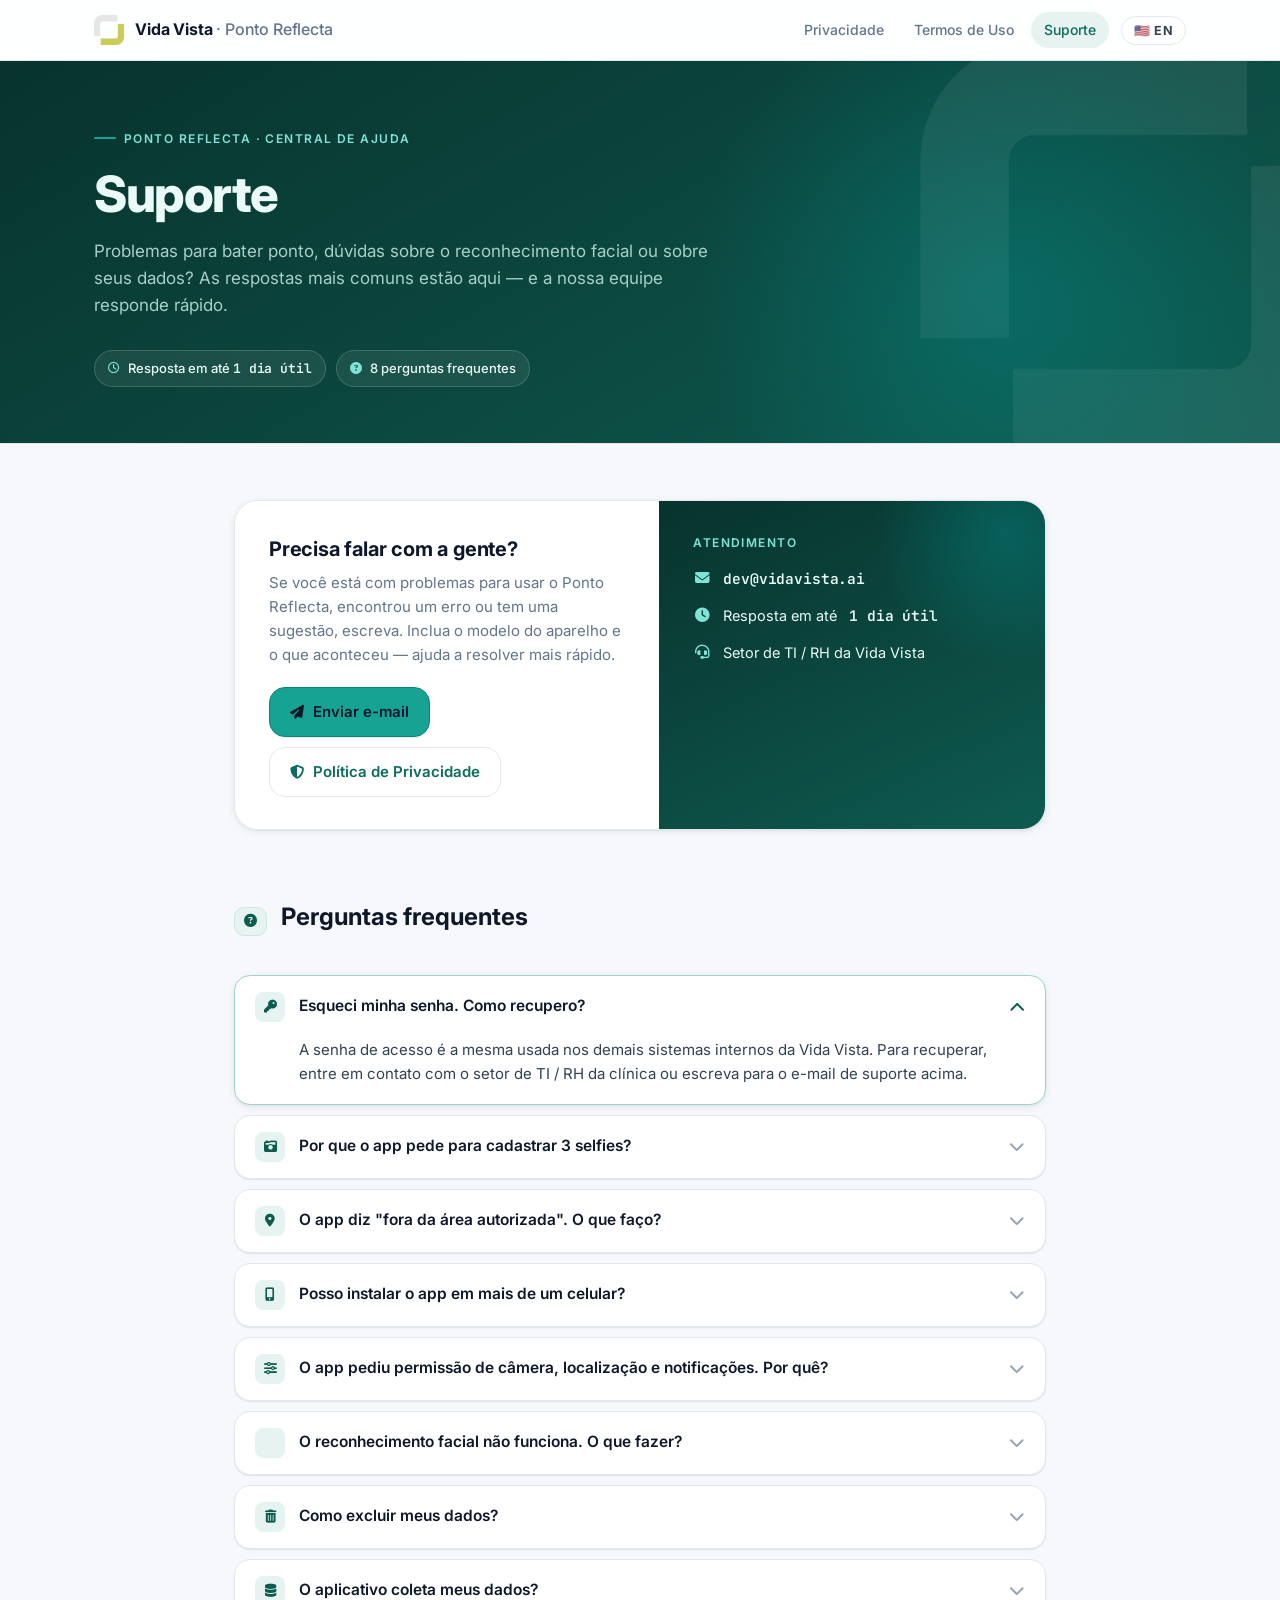
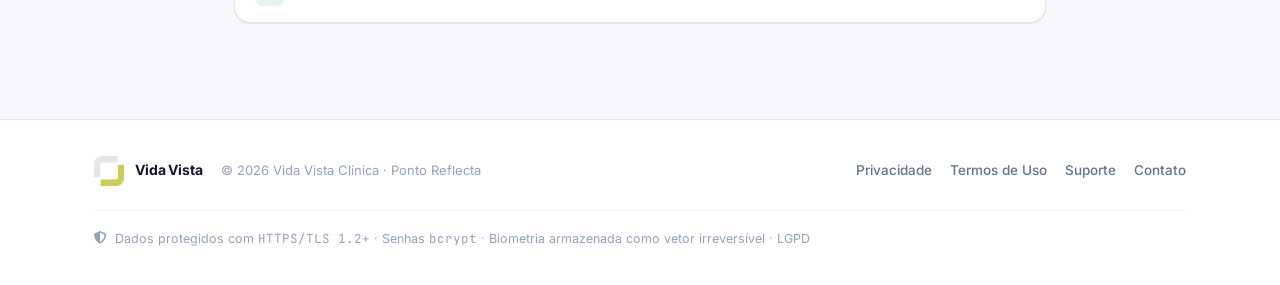
==== commit 9c68808e: "fix(suporte): navbar consistente com as demais páginas + bilíngue PT/EN - Navbar agora tem os 3 link" ====
--- a/suporte.html
+++ b/suporte.html
@@ -3,8 +3,8 @@
 <head>
 <meta charset="utf-8" />
 <meta name="viewport" content="width=device-width,initial-scale=1" />
-<title>Vida Vista · Ponto Reflecta — Suporte</title>
-<meta name="description" content="Central de suporte do Ponto Reflecta, o aplicativo de controle de ponto da Vida Vista. Perguntas frequentes e contato." />
+<title>Vida Vista · Ponto Reflecta — Suporte / Support</title>
+<meta name="description" content="Central de suporte do Ponto Reflecta. Perguntas frequentes e contato. / Ponto Reflecta support centre. FAQ and contact." />
 <link href="https://cdnjs.cloudflare.com/ajax/libs/font-awesome/6.5.1/css/all.min.css" rel="stylesheet" />
 <link rel="stylesheet" href="css/vidavista.css" />
 </head>
@@ -18,22 +18,53 @@
       <span class="brand__name">Vida Vista <span>· Ponto Reflecta</span></span>
     </a>
     <nav class="site-nav">
-      <a href="index.html">Privacidade</a>
-      <a href="suporte.html" aria-current="page">Suporte</a>
+      <a href="index.html">
+        <span class="lang-pt">Privacidade</span>
+        <span class="lang-en">Privacy</span>
+      </a>
+      <a href="termos.html">
+        <span class="lang-pt">Termos de Uso</span>
+        <span class="lang-en">Terms of Use</span>
+      </a>
+      <a href="suporte.html" aria-current="page">
+        <span class="lang-pt">Suporte</span>
+        <span class="lang-en">Support</span>
+      </a>
+      <button class="lang-btn" id="lang-toggle" aria-label="Switch language">
+        <span class="lang-pt">🇺🇸 EN</span>
+        <span class="lang-en">🇧🇷 PT</span>
+      </button>
     </nav>
   </div>
 </header>
 
 <!-- ===================== HERO ===================== -->
-<section class="hero" data-screen-label="Hero — Suporte">
+<section class="hero">
   <img class="hero__mark" src="assets/vidavista-mark.png" alt="" aria-hidden="true" />
   <div class="hero__inner">
-    <div class="hero__eyebrow">Ponto Reflecta · Central de ajuda</div>
-    <h1>Suporte</h1>
-    <p class="hero__lede">Problemas para bater ponto, dúvidas sobre o reconhecimento facial ou sobre seus dados? As respostas mais comuns estão aqui — e a nossa equipe responde rápido.</p>
+    <div class="hero__eyebrow">
+      <span class="lang-pt">Ponto Reflecta · Central de ajuda</span>
+      <span class="lang-en">Ponto Reflecta · Help centre</span>
+    </div>
+    <h1>
+      <span class="lang-pt">Suporte</span>
+      <span class="lang-en">Support</span>
+    </h1>
+    <p class="hero__lede">
+      <span class="lang-pt">Problemas para bater ponto, dúvidas sobre o reconhecimento facial ou sobre seus dados? As respostas mais comuns estão aqui — e a nossa equipe responde rápido.</span>
+      <span class="lang-en">Problems clocking in, questions about facial recognition or your data? The most common answers are here — and our team responds quickly.</span>
+    </p>
     <div class="hero__meta">
-      <span class="hchip"><i class="fa-regular fa-clock"></i> Resposta em até <span class="mono">1 dia útil</span></span>
-      <span class="hchip"><i class="fa-solid fa-circle-question"></i> 8 perguntas frequentes</span>
+      <span class="hchip">
+        <i class="fa-regular fa-clock"></i>
+        <span class="lang-pt">Resposta em até <span class="mono">1 dia útil</span></span>
+        <span class="lang-en">Response within <span class="mono">1 business day</span></span>
+      </span>
+      <span class="hchip">
+        <i class="fa-solid fa-circle-question"></i>
+        <span class="lang-pt">8 perguntas frequentes</span>
+        <span class="lang-en">8 frequently asked questions</span>
+      </span>
     </div>
   </div>
 </section>
@@ -41,125 +72,245 @@
 <!-- ===================== CONTENT ===================== -->
 <main class="single">
 
-  <!-- CONTACT first -->
-  <section data-screen-label="Contato">
+  <!-- CONTACT -->
+  <section>
     <div class="contact">
       <div class="contact__main">
-        <h3>Precisa falar com a gente?</h3>
-        <p>Se você está com problemas para usar o Ponto Reflecta, encontrou um erro ou tem uma sugestão, escreva. Inclua o modelo do aparelho e o que aconteceu — ajuda a resolver mais rápido.</p>
-        <div style="display:flex; gap:10px; flex-wrap:wrap;">
-          <a class="btn" href="mailto:dev@vidavista.ai?subject=Suporte%20Ponto%20Reflecta"><i class="fa-solid fa-paper-plane"></i> Enviar e-mail</a>
-          <a class="btn btn--ghost" href="index.html"><i class="fa-solid fa-shield-halved"></i> Política de Privacidade</a>
+        <div class="lang-pt">
+          <h3>Precisa falar com a gente?</h3>
+          <p>Se você está com problemas para usar o Ponto Reflecta, encontrou um erro ou tem uma sugestão, escreva. Inclua o modelo do aparelho e o que aconteceu — ajuda a resolver mais rápido.</p>
+          <div style="display:flex; gap:10px; flex-wrap:wrap;">
+            <a class="btn" href="mailto:dev@vidavista.ai?subject=Suporte%20Ponto%20Reflecta"><i class="fa-solid fa-paper-plane"></i> Enviar e-mail</a>
+            <a class="btn btn--ghost" href="index.html"><i class="fa-solid fa-shield-halved"></i> Política de Privacidade</a>
+          </div>
+        </div>
+        <div class="lang-en">
+          <h3>Need to get in touch?</h3>
+          <p>If you are having trouble using Ponto Reflecta, found a bug or have a suggestion, write to us. Include your device model and what happened — it helps us resolve things faster.</p>
+          <div style="display:flex; gap:10px; flex-wrap:wrap;">
+            <a class="btn" href="mailto:dev@vidavista.ai?subject=Support%20Ponto%20Reflecta"><i class="fa-solid fa-paper-plane"></i> Send email</a>
+            <a class="btn btn--ghost" href="index.html"><i class="fa-solid fa-shield-halved"></i> Privacy Policy</a>
+          </div>
         </div>
       </div>
       <div class="contact__aside">
-        <h4>Atendimento</h4>
-        <div class="sla">
-          <div class="sla__row"><i class="fa-solid fa-envelope"></i> <span class="mono">dev@vidavista.ai</span></div>
-          <div class="sla__row"><i class="fa-solid fa-clock"></i> Resposta em até <span class="mono">1 dia útil</span></div>
-          <div class="sla__row"><i class="fa-solid fa-headset"></i> Setor de TI / RH da Vida Vista</div>
+        <div class="lang-pt">
+          <h4>Atendimento</h4>
+          <div class="sla">
+            <div class="sla__row"><i class="fa-solid fa-envelope"></i> <span class="mono">dev@vidavista.ai</span></div>
+            <div class="sla__row"><i class="fa-solid fa-clock"></i> Resposta em até <span class="mono">1 dia útil</span></div>
+            <div class="sla__row"><i class="fa-solid fa-headset"></i> Setor de TI / RH da Vida Vista</div>
+          </div>
+        </div>
+        <div class="lang-en">
+          <h4>Contact details</h4>
+          <div class="sla">
+            <div class="sla__row"><i class="fa-solid fa-envelope"></i> <span class="mono">dev@vidavista.ai</span></div>
+            <div class="sla__row"><i class="fa-solid fa-clock"></i> Response within <span class="mono">1 business day</span></div>
+            <div class="sla__row"><i class="fa-solid fa-headset"></i> Vida Vista IT / HR team</div>
+          </div>
         </div>
       </div>
     </div>
   </section>
 
   <!-- FAQ -->
-  <section style="margin-top:48px;" data-screen-label="Perguntas frequentes">
-    <div class="sec-head"><span class="sec-num"><i class="fa-solid fa-circle-question"></i></span><h2>Perguntas frequentes</h2></div>
-
-    <div class="faq-list">
-
-      <details class="faq" open>
-        <summary>
-          <span class="faq__icon"><i class="fa-solid fa-key"></i></span>
-          Esqueci minha senha. Como recupero?
-          <i class="fa-solid fa-chevron-down faq__chev"></i>
-        </summary>
-        <div class="faq__body">
-          <p>A senha de acesso é a mesma usada nos demais sistemas internos da Vida Vista. Para recuperar, entre em contato com o setor de TI / RH da clínica ou escreva para o e-mail de suporte acima.</p>
-        </div>
-      </details>
-
-      <details class="faq">
-        <summary>
-          <span class="faq__icon"><i class="fa-solid fa-camera-retro"></i></span>
-          Por que o app pede para cadastrar 3 selfies?
-          <i class="fa-solid fa-chevron-down faq__chev"></i>
-        </summary>
-        <div class="faq__body">
-          <p>O Ponto Reflecta usa reconhecimento facial para garantir que <strong>ninguém bata seu ponto por você</strong>. As 3 selfies (frente, perfil esquerdo, perfil direito) ajudam o sistema a aprender seu rosto sob ângulos diferentes, com mais precisão. Depois disso, cada batida pede só uma selfie rápida.</p>
-        </div>
-      </details>
-
-      <details class="faq">
-        <summary>
-          <span class="faq__icon"><i class="fa-solid fa-location-dot"></i></span>
-          O app diz “fora da área autorizada”. O que faço?
-          <i class="fa-solid fa-chevron-down faq__chev"></i>
-        </summary>
-        <div class="faq__body">
-          <p>Significa que o GPS do aparelho indica que você está fora da área registrada para o seu local de trabalho. Verifique se o GPS está ativado, se você concedeu permissão de localização ao app e se está realmente dentro do raio do estabelecimento. Persistindo, fale com o RH.</p>
-        </div>
-      </details>
-
-      <details class="faq">
-        <summary>
-          <span class="faq__icon"><i class="fa-solid fa-mobile-screen-button"></i></span>
-          Posso instalar o app em mais de um celular?
-          <i class="fa-solid fa-chevron-down faq__chev"></i>
-        </summary>
-        <div class="faq__body">
-          <p>Cada conta fica vinculada a um único dispositivo autorizado pelo administrador. Se você trocou de celular, peça ao administrador da Vida Vista para autorizar o novo aparelho.</p>
-        </div>
-      </details>
-
-      <details class="faq">
-        <summary>
-          <span class="faq__icon"><i class="fa-solid fa-sliders"></i></span>
-          O app pediu permissão de câmera, localização e notificações. Por quê?
-          <i class="fa-solid fa-chevron-down faq__chev"></i>
-        </summary>
-        <div class="faq__body">
-          <p><strong>Câmera</strong> — para capturar a selfie de verificação no momento da batida.</p>
-          <p><strong>Localização</strong> — para confirmar que você está dentro do seu local de trabalho (geofencing). Usada apenas no momento da batida, nunca em segundo plano.</p>
-          <p><strong>Notificações</strong> — para lembretes de entrada/saída e avisos administrativos.</p>
-        </div>
-      </details>
-
-      <details class="faq">
-        <summary>
-          <span class="faq__icon"><i class="fa-solid fa-face-viewfinder"></i></span>
-          O reconhecimento facial não funciona. O que fazer?
-          <i class="fa-solid fa-chevron-down faq__chev"></i>
-        </summary>
-        <div class="faq__body">
-          <p>Verifique se está em ambiente bem iluminado, sem óculos escuros ou máscara, com o rosto centralizado. Se persistir, peça ao administrador para refazer seu cadastro de selfies.</p>
-        </div>
-      </details>
-
-      <details class="faq">
-        <summary>
-          <span class="faq__icon"><i class="fa-solid fa-trash-can"></i></span>
-          Como excluir meus dados?
-          <i class="fa-solid fa-chevron-down faq__chev"></i>
-        </summary>
-        <div class="faq__body">
-          <p>Você pode revogar o consentimento de uso de dados biométricos e solicitar exclusão dos seus dados a qualquer momento, conforme a LGPD. Detalhes na <a href="index.html">Política de Privacidade</a>. Para solicitar, escreva para <a href="mailto:dev@vidavista.ai?subject=LGPD%20%E2%80%94%20Ponto%20Reflecta">dev@vidavista.ai</a>.</p>
-        </div>
-      </details>
-
-      <details class="faq">
-        <summary>
-          <span class="faq__icon"><i class="fa-solid fa-database"></i></span>
-          O aplicativo coleta meus dados?
-          <i class="fa-solid fa-chevron-down faq__chev"></i>
-        </summary>
-        <div class="faq__body">
-          <p>Sim — apenas o necessário para o controle de ponto: identificação, biometria facial, localização (no momento da batida) e dados técnicos do aparelho. Nunca compartilhamos com terceiros para fins comerciais. Veja os detalhes na <a href="index.html">Política de Privacidade</a>.</p>
-        </div>
-      </details>
-
-    </div>
+  <section style="margin-top:48px;">
+
+    <div class="lang-pt">
+      <div class="sec-head"><span class="sec-num"><i class="fa-solid fa-circle-question"></i></span><h2>Perguntas frequentes</h2></div>
+      <div class="faq-list">
+
+        <details class="faq" open>
+          <summary>
+            <span class="faq__icon"><i class="fa-solid fa-key"></i></span>
+            Esqueci minha senha. Como recupero?
+            <i class="fa-solid fa-chevron-down faq__chev"></i>
+          </summary>
+          <div class="faq__body">
+            <p>A senha de acesso é a mesma usada nos demais sistemas internos da Vida Vista. Para recuperar, entre em contato com o setor de TI / RH da clínica ou escreva para o e-mail de suporte acima.</p>
+          </div>
+        </details>
+
+        <details class="faq">
+          <summary>
+            <span class="faq__icon"><i class="fa-solid fa-camera-retro"></i></span>
+            Por que o app pede para cadastrar 3 selfies?
+            <i class="fa-solid fa-chevron-down faq__chev"></i>
+          </summary>
+          <div class="faq__body">
+            <p>O Ponto Reflecta usa reconhecimento facial para garantir que <strong>ninguém bata seu ponto por você</strong>. As 3 selfies (frente, perfil esquerdo, perfil direito) ajudam o sistema a aprender seu rosto sob ângulos diferentes, com mais precisão. Depois disso, cada batida pede só uma selfie rápida.</p>
+          </div>
+        </details>
+
+        <details class="faq">
+          <summary>
+            <span class="faq__icon"><i class="fa-solid fa-location-dot"></i></span>
+            O app diz "fora da área autorizada". O que faço?
+            <i class="fa-solid fa-chevron-down faq__chev"></i>
+          </summary>
+          <div class="faq__body">
+            <p>Significa que o GPS indica que você está fora da área registrada para o seu local de trabalho. Verifique se o GPS está ativado, se você concedeu permissão de localização ao app e se está realmente dentro do raio do estabelecimento. Persistindo, fale com o RH.</p>
+          </div>
+        </details>
+
+        <details class="faq">
+          <summary>
+            <span class="faq__icon"><i class="fa-solid fa-mobile-screen-button"></i></span>
+            Posso instalar o app em mais de um celular?
+            <i class="fa-solid fa-chevron-down faq__chev"></i>
+          </summary>
+          <div class="faq__body">
+            <p>Cada conta fica vinculada a um único dispositivo autorizado pelo administrador. Se você trocou de celular, peça ao administrador da Vida Vista para autorizar o novo aparelho.</p>
+          </div>
+        </details>
+
+        <details class="faq">
+          <summary>
+            <span class="faq__icon"><i class="fa-solid fa-sliders"></i></span>
+            O app pediu permissão de câmera, localização e notificações. Por quê?
+            <i class="fa-solid fa-chevron-down faq__chev"></i>
+          </summary>
+          <div class="faq__body">
+            <p><strong>Câmera</strong> — para capturar a selfie de verificação no momento da batida.</p>
+            <p><strong>Localização</strong> — para confirmar que você está dentro do local de trabalho. Usada apenas no momento da batida, nunca em segundo plano.</p>
+            <p><strong>Notificações</strong> — para lembretes de entrada/saída e avisos administrativos.</p>
+          </div>
+        </details>
+
+        <details class="faq">
+          <summary>
+            <span class="faq__icon"><i class="fa-solid fa-face-viewfinder"></i></span>
+            O reconhecimento facial não funciona. O que fazer?
+            <i class="fa-solid fa-chevron-down faq__chev"></i>
+          </summary>
+          <div class="faq__body">
+            <p>Verifique se está em ambiente bem iluminado, sem óculos escuros ou máscara, com o rosto centralizado. Se persistir, peça ao administrador para refazer seu cadastro de selfies.</p>
+          </div>
+        </details>
+
+        <details class="faq">
+          <summary>
+            <span class="faq__icon"><i class="fa-solid fa-trash-can"></i></span>
+            Como excluir meus dados?
+            <i class="fa-solid fa-chevron-down faq__chev"></i>
+          </summary>
+          <div class="faq__body">
+            <p>Você pode solicitar a exclusão dos seus dados a qualquer momento, conforme a LGPD. Veja os detalhes na <a href="index.html">Política de Privacidade</a>. Para solicitar, escreva para <a href="mailto:dev@vidavista.ai?subject=LGPD%20%E2%80%94%20Ponto%20Reflecta">dev@vidavista.ai</a>.</p>
+          </div>
+        </details>
+
+        <details class="faq">
+          <summary>
+            <span class="faq__icon"><i class="fa-solid fa-database"></i></span>
+            O aplicativo coleta meus dados?
+            <i class="fa-solid fa-chevron-down faq__chev"></i>
+          </summary>
+          <div class="faq__body">
+            <p>Sim — apenas o necessário para o controle de ponto: identificação, biometria facial, localização (no momento da batida) e dados técnicos do aparelho. Nunca compartilhamos com terceiros para fins comerciais. Veja os detalhes na <a href="index.html">Política de Privacidade</a>.</p>
+          </div>
+        </details>
+
+      </div>
+    </div><!-- /lang-pt -->
+
+    <div class="lang-en">
+      <div class="sec-head"><span class="sec-num"><i class="fa-solid fa-circle-question"></i></span><h2>Frequently asked questions</h2></div>
+      <div class="faq-list">
+
+        <details class="faq" open>
+          <summary>
+            <span class="faq__icon"><i class="fa-solid fa-key"></i></span>
+            I forgot my password. How do I recover it?
+            <i class="fa-solid fa-chevron-down faq__chev"></i>
+          </summary>
+          <div class="faq__body">
+            <p>Your password is the same one used for Vida Vista's other internal systems. To recover it, contact the clinic's IT / HR team or write to the support email above.</p>
+          </div>
+        </details>
+
+        <details class="faq">
+          <summary>
+            <span class="faq__icon"><i class="fa-solid fa-camera-retro"></i></span>
+            Why does the app ask me to register 3 selfies?
+            <i class="fa-solid fa-chevron-down faq__chev"></i>
+          </summary>
+          <div class="faq__body">
+            <p>Ponto Reflecta uses facial recognition to ensure that <strong>no one can clock in on your behalf</strong>. The 3 selfies (front, left profile, right profile) help the system learn your face from different angles, improving accuracy. After that, each clock-in requires only a quick selfie.</p>
+          </div>
+        </details>
+
+        <details class="faq">
+          <summary>
+            <span class="faq__icon"><i class="fa-solid fa-location-dot"></i></span>
+            The app says "outside authorised area". What should I do?
+            <i class="fa-solid fa-chevron-down faq__chev"></i>
+          </summary>
+          <div class="faq__body">
+            <p>This means your device's GPS indicates you are outside the registered area for your workplace. Check that GPS is enabled, that you have granted location permission to the app, and that you are within the venue's radius. If the problem persists, contact HR.</p>
+          </div>
+        </details>
+
+        <details class="faq">
+          <summary>
+            <span class="faq__icon"><i class="fa-solid fa-mobile-screen-button"></i></span>
+            Can I install the app on more than one phone?
+            <i class="fa-solid fa-chevron-down faq__chev"></i>
+          </summary>
+          <div class="faq__body">
+            <p>Each account is linked to a single device authorised by an administrator. If you have changed phones, ask a Vida Vista administrator to authorise the new device.</p>
+          </div>
+        </details>
+
+        <details class="faq">
+          <summary>
+            <span class="faq__icon"><i class="fa-solid fa-sliders"></i></span>
+            The app requested camera, location and notification permissions. Why?
+            <i class="fa-solid fa-chevron-down faq__chev"></i>
+          </summary>
+          <div class="faq__body">
+            <p><strong>Camera</strong> — to capture the verification selfie at the time of each clock-in.</p>
+            <p><strong>Location</strong> — to confirm you are within your workplace. Used only at the moment of clocking in, never in the background.</p>
+            <p><strong>Notifications</strong> — for clock-in/out reminders and administrative notices.</p>
+          </div>
+        </details>
+
+        <details class="faq">
+          <summary>
+            <span class="faq__icon"><i class="fa-solid fa-face-viewfinder"></i></span>
+            Facial recognition is not working. What should I do?
+            <i class="fa-solid fa-chevron-down faq__chev"></i>
+          </summary>
+          <div class="faq__body">
+            <p>Make sure you are in a well-lit environment, without sunglasses or a mask, with your face centred in the frame. If the problem persists, ask an administrator to redo your selfie registration.</p>
+          </div>
+        </details>
+
+        <details class="faq">
+          <summary>
+            <span class="faq__icon"><i class="fa-solid fa-trash-can"></i></span>
+            How do I delete my data?
+            <i class="fa-solid fa-chevron-down faq__chev"></i>
+          </summary>
+          <div class="faq__body">
+            <p>You may request deletion of your data at any time, in accordance with Brazil's LGPD. See the <a href="index.html">Privacy Policy</a> for details, or write to <a href="mailto:dev@vidavista.ai?subject=LGPD%20%E2%80%94%20Ponto%20Reflecta">dev@vidavista.ai</a>.</p>
+          </div>
+        </details>
+
+        <details class="faq">
+          <summary>
+            <span class="faq__icon"><i class="fa-solid fa-database"></i></span>
+            Does the app collect my data?
+            <i class="fa-solid fa-chevron-down faq__chev"></i>
+          </summary>
+          <div class="faq__body">
+            <p>Yes — only what is necessary for attendance tracking: identification, facial biometrics, location (at the time of clock-in) and device information. We never share data with third parties for commercial purposes. See the <a href="index.html">Privacy Policy</a> for full details.</p>
+          </div>
+        </details>
+
+      </div>
+    </div><!-- /lang-en -->
+
   </section>
 
 </main>
@@ -173,16 +324,43 @@
     </a>
     <span class="site-footer__legal">© 2026 Vida Vista Clínica · Ponto Reflecta</span>
     <nav class="site-footer__links">
-      <a href="index.html">Privacidade</a>
-      <a href="suporte.html">Suporte</a>
-      <a href="mailto:dev@vidavista.ai">Contato</a>
+      <a href="index.html">
+        <span class="lang-pt">Privacidade</span>
+        <span class="lang-en">Privacy</span>
+      </a>
+      <a href="termos.html">
+        <span class="lang-pt">Termos de Uso</span>
+        <span class="lang-en">Terms of Use</span>
+      </a>
+      <a href="suporte.html">
+        <span class="lang-pt">Suporte</span>
+        <span class="lang-en">Support</span>
+      </a>
+      <a href="mailto:dev@vidavista.ai">
+        <span class="lang-pt">Contato</span>
+        <span class="lang-en">Contact</span>
+      </a>
     </nav>
     <div class="compliance">
       <i class="fa-solid fa-shield-halved"></i>
-      <span>Dados protegidos com <span class="mono">HTTPS/TLS 1.2+</span> · Senhas <span class="mono">bcrypt</span> · Biometria armazenada como vetor irreversível · LGPD</span>
+      <span class="lang-pt">Dados protegidos com <span class="mono">HTTPS/TLS 1.2+</span> · Senhas <span class="mono">bcrypt</span> · Biometria armazenada como vetor irreversível · LGPD</span>
+      <span class="lang-en">Data protected with <span class="mono">HTTPS/TLS 1.2+</span> · Passwords <span class="mono">bcrypt</span> · Biometrics stored as irreversible vector · LGPD</span>
     </div>
   </div>
 </footer>
 
+<script>
+(function(){
+  var html=document.documentElement;
+  var stored=localStorage.getItem('ponto-lang');
+  if(stored==='en') html.setAttribute('lang','en');
+  document.getElementById('lang-toggle').addEventListener('click',function(){
+    var next=html.getAttribute('lang')==='en'?'pt-BR':'en';
+    html.setAttribute('lang',next);
+    localStorage.setItem('ponto-lang',next==='en'?'en':'pt');
+  });
+})();
+</script>
+
 </body>
 </html>
--- a/css/vidavista.css
+++ b/css/vidavista.css
@@ -380,3 +380,24 @@
   .hero__inner { padding: 44px 20px 40px; }
   .brand__name span { display: none; }
 }
+
+/* ============================================================ LANGUAGE TOGGLE */
+/* Default: PT visible, EN hidden */
+.lang-en { display: none; }
+html[lang="en"] .lang-pt { display: none; }
+html[lang="en"] .lang-en { display: block; }
+html[lang="en"] .lang-en.lang-inline { display: inline; }
+html[lang="en"] span.lang-en { display: inline; }
+
+/* Toggle button in nav */
+.lang-btn {
+  margin-left: 8px;
+  display: inline-flex; align-items: center; gap: 5px;
+  padding: 6px 12px; border-radius: var(--r-pill);
+  border: 1.5px solid var(--line);
+  background: var(--surface); color: var(--ink-2);
+  font-size: 12.5px; font-weight: 700; letter-spacing: .04em;
+  cursor: pointer; transition: all .15s ease;
+  font-family: var(--font-sans);
+}
+.lang-btn:hover { border-color: var(--accent-600); color: var(--accent-ink); background: var(--accent-050); }
